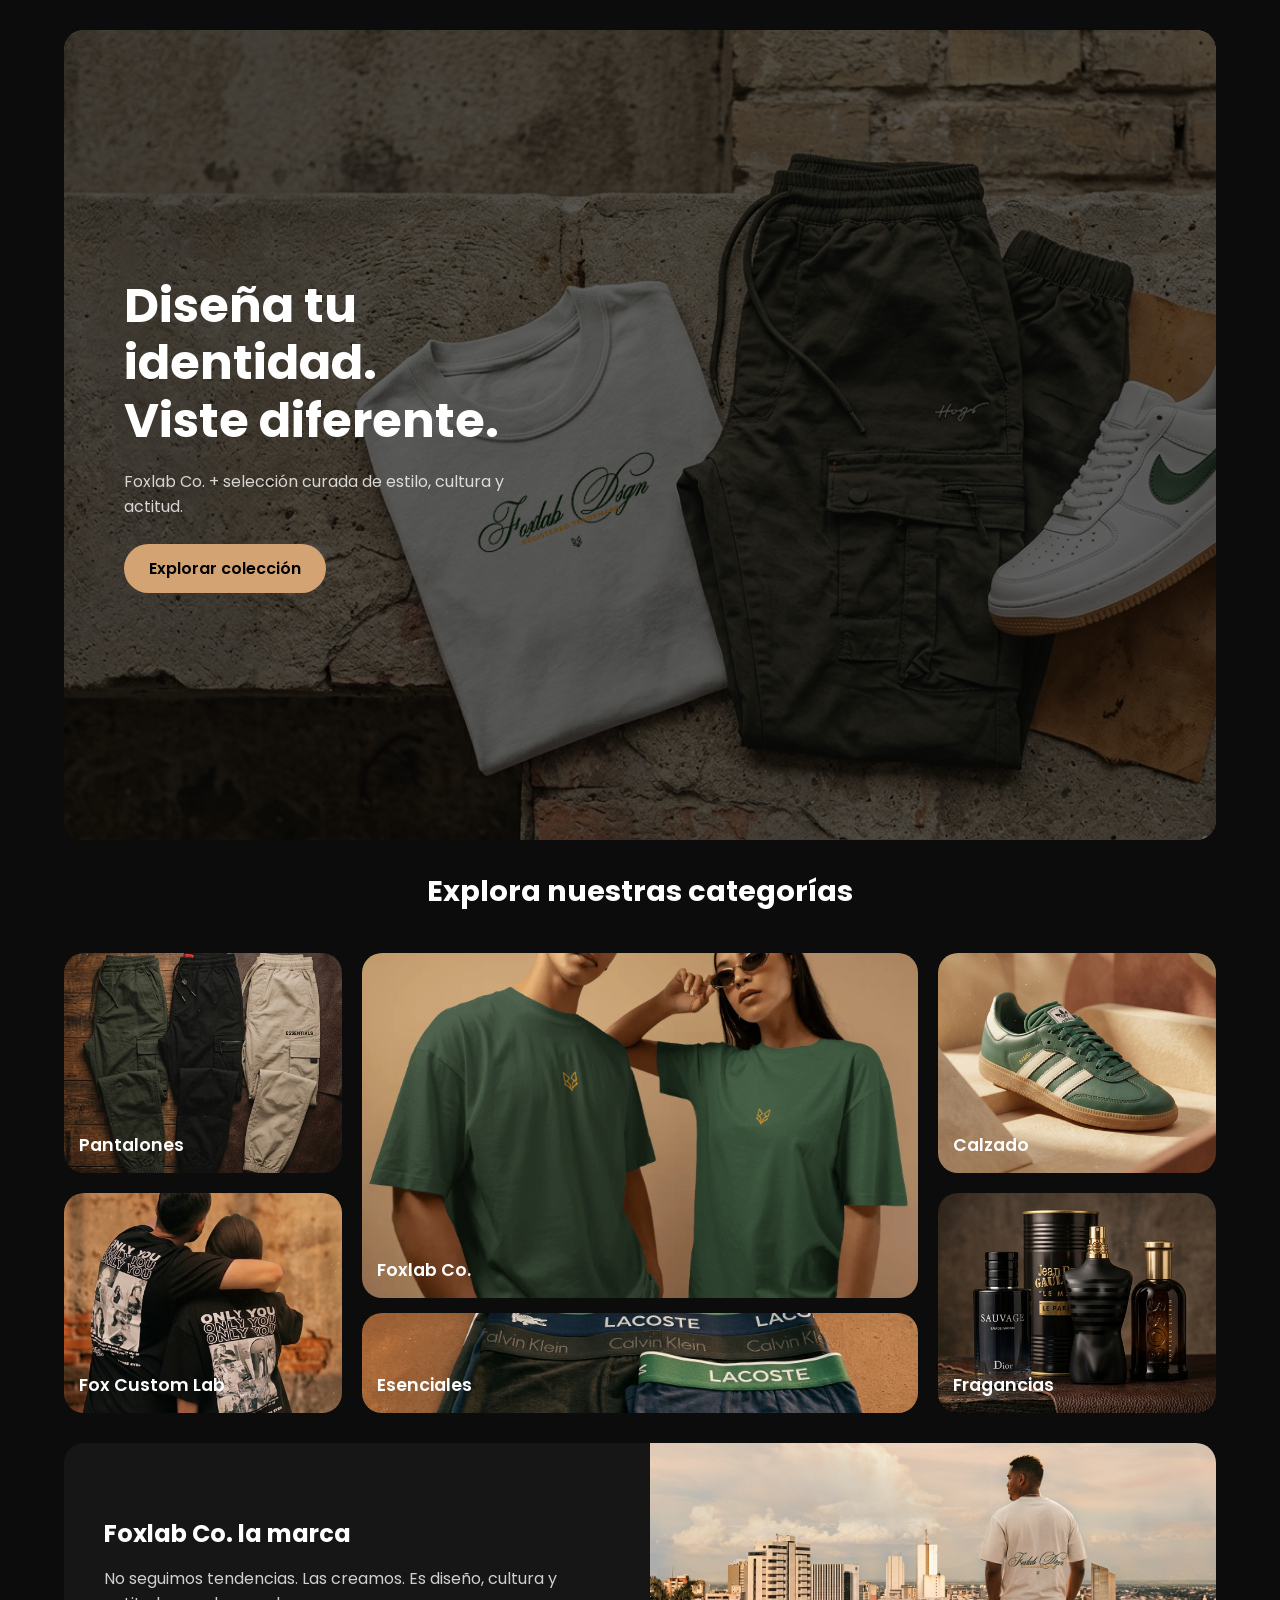
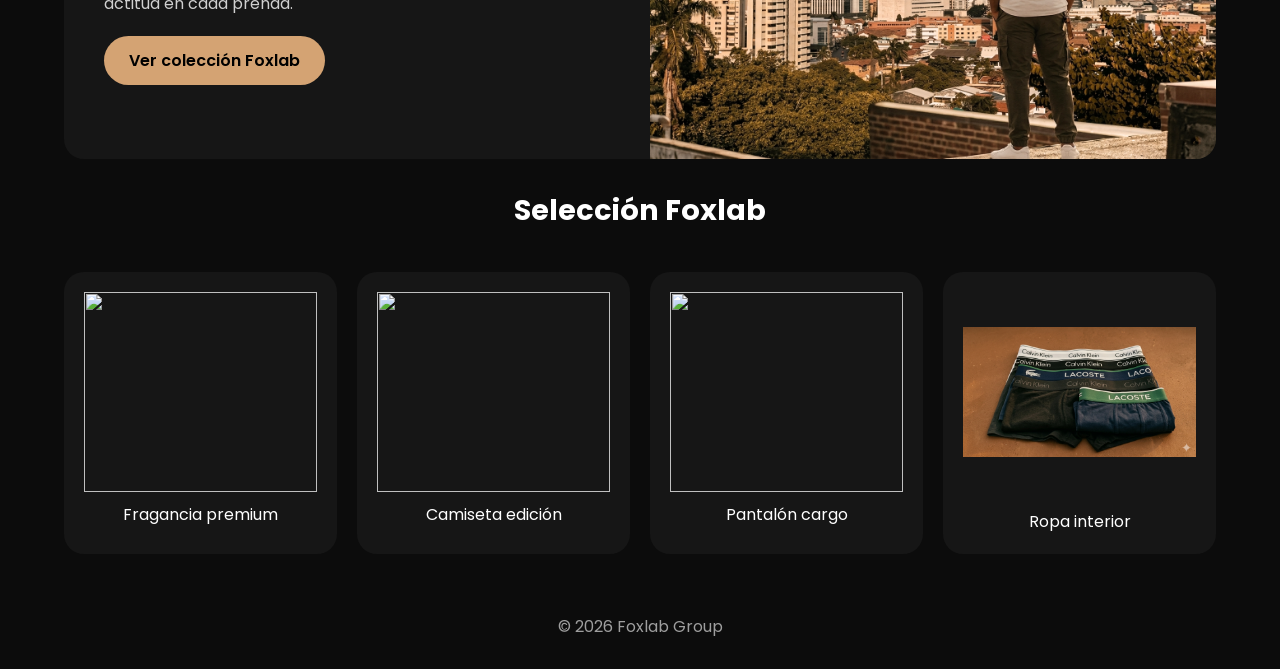
==== index.html @ 6f4c4221 "Conectados catalogos" ====
<!DOCTYPE html>
<html lang="es">
<head>
  <meta charset="UTF-8">
  <title>Foxlab Group</title>
  <meta name="viewport" content="width=device-width, initial-scale=1.0">

  <!-- Google Fonts -->
  <link href="https://fonts.googleapis.com/css2?family=Poppins:wght@300;400;600;700&display=swap" rel="stylesheet">
  <link rel="stylesheet" href="home.css">
</head>

<body>

<div class="container">

  <!-- HERO -->
  <section class="hero">
    <div class="hero-content">
      <h1>Diseña tu identidad.<br>Viste diferente.</h1>
      <p>Foxlab Co. + selección curada de estilo, cultura y actitud.</p>
      <a href="#" class="btn">Explorar colección</a>
    </div>
  </section>

  <!-- CATEGORÍAS -->
  <section>
    <h2 class="section-title">Explora nuestras categorías</h2>

    <div class="categories-grid">

      <a href="catalogo.html?categoria=fox" class="card big">
        <img src="assets/foxlab.png">
        <span>Foxlab Co.</span>
      </a>

      <div class="card small">
        <img src="assets/tshirt.png">
        <span>Fox Custom Lab</span>
      </div>

      <div class="card small">
        <img src="assets/pants.png">
        <span>Pantalones</span>
      </div>

      <a href="calzado.html" class="card small">
        <img src="assets/shoes.png">
        <span>Calzado</span>
      </a>

      <div class="card small">
        <img src="assets/scent.png">
        <span>Fragancias</span>
      </div>

      <div class="card horizontal">
        <img src="assets/underwear.png">
        <span>Esenciales</span>
      </div>

    </div>
  </section>

  <!-- BLOQUE MARCA -->
  <section class="brand">
    <div class="brand-text">
      <h2>Foxlab Co. la marca</h2>
      <p>No seguimos tendencias. Las creamos. Es diseño, cultura y actitud en cada prenda.</p>
      <a href="#" class="btn">Ver colección Foxlab</a>
    </div>
    <img src="assets/model.png">
  </section>

  <!-- PRODUCTOS -->
  <section>
    <h2 class="section-title">Selección Foxlab</h2>

    <div class="grid products">

      <div class="product">
        <img src="assets/">
        <p>Fragancia premium</p>
      </div>

      <div class="product">
        <img src="assets/shirt2.png">
        <p>Camiseta edición</p>
      </div>

      <div class="product">
        <img src="assets/pants2.png">
        <p>Pantalón cargo</p>
      </div>

      <div class="product">
        <img src="assets/underwear.png">
        <p>Ropa interior</p>
      </div>

    </div>
  </section>

</div>

<footer>
  © 2026 Foxlab Group
</footer>

</body>
</html>
---- home.css ----
:root {
      --bg: #0c0c0c;
      --card: #161616;
      --text: #ffffff;
      --accent: #d4a373;
      --radius: 20px;
    }

    * {
      margin: 0;
      padding: 0;
      box-sizing: border-box;
      font-family: 'Poppins', sans-serif;
    }

    body {
      background: var(--bg);
      color: var(--text);
    }

    .container {
      width: 90%;
      max-width: 1200px;
      margin: auto;
    }

    h1,
    h2,
    h3 {
      font-weight: 700;
    }

    section {
      margin: 30px 0;
    }

    /* HERO */

    .hero {
      height: 90vh;
      background: url('assets/hero.png') center/cover no-repeat;
      display: flex;
      align-items: center;
      border-radius: var(--radius);
      overflow: hidden;
      position: relative;
    }

    .hero::after {
      content: '';
      position: absolute;
      inset: 0;
      background: rgba(0, 0, 0, 0.6);
    }

    .hero-content {
      position: relative;
      z-index: 2;
      padding: 60px;
      max-width: 500px;
    }

    .hero h1 {
      font-size: 3rem;
      line-height: 1.2;
      margin-bottom: 20px;
    }

    .hero p {
      margin-bottom: 25px;
      opacity: 0.8;
    }

    .btn {
      background: var(--accent);
      color: #000;
      padding: 12px 25px;
      border-radius: 30px;
      text-decoration: none;
      font-weight: 600;
      display: inline-block;
      transition: .3s;
    }

    .btn:hover {
      opacity: 0.8;
    }

    /* CATEGORÍAS */

    .grid {
      display: grid;
      gap: 20px;
    }

    .categories {
      grid-template-columns: repeat(auto-fit, minmax(200px, 1fr));
    }

    .card {
      background: var(--card);
      border-radius: var(--radius);
      overflow: hidden;
      position: relative;
      cursor: pointer;
    }

    .card img {
      width: 100%;
      height: 100%;
      object-fit: cover;
      transition: .4s;
    }

    .card:hover img {
      transform: scale(1.05);
    }

    .card span {
      position: absolute;
      bottom: 15px;
      left: 15px;
      font-weight: 600;
      font-size: 1.1rem;
    }

    .section-title {
      text-align: center;
      margin-bottom: 40px;
      font-size: 1.8rem;
    }

    /* BLOQUE MARCA */

    .brand {
      display: grid;
      grid-template-columns: 1fr 1fr;
      gap: 20px;
      align-items: center;
      background: var(--card);
      border-radius: var(--radius);
      overflow: hidden;
    }

    .brand-text {
      padding: 40px;
    }

    .brand-text h2 {
      margin-bottom: 15px;
    }

    .brand-text p {
      margin-bottom: 20px;
      opacity: 0.8;
    }

    .brand img {
      width: 100%;
      height: 100%;
      object-fit: cover;
    }

    /* PRODUCTOS */

    .products {
      grid-template-columns: repeat(auto-fit, minmax(250px, 1fr));
    }

    .product {
      background: var(--card);
      border-radius: var(--radius);
      padding: 20px;
      text-align: center;
    }

    .product img {
      width: 100%;
      height: 200px;
      object-fit: contain;
      margin-bottom: 10px;
    }

    footer {
      text-align: center;
      padding: 30px;
      opacity: 0.6;
    }

    /* RESPONSIVE */

    @media(max-width:768px) {
      .hero h1 {
        font-size: 2rem;
      }

      .brand {
        grid-template-columns: 1fr;
      }
    }


    /* ============================= */
    /* Grid */
    /* ============================= */
    .categories-section {
      margin: 80px 0;
    }

    .section-title {
      text-align: center;
      margin-bottom: 40px;
      font-size: 1.8rem;
    }

    /* GRID PERSONALIZADO */
    .categories-grid {
      display: grid;
      grid-template-columns: 1fr 2fr 1fr;
      grid-template-rows: 220px 220px;
      gap: 20px;
    }

    /* IZQUIERDA */
    .categories-grid .small:nth-child(1) {
      grid-column: 1;
      grid-row: 1;
    }

    .categories-grid .small:nth-child(2) {
      grid-column: 1;
      grid-row: 2;
    }

    /* CENTRO GRANDE */
    .categories-grid .big {
      grid-column: 2;
      grid-row: 1;
      height: 345px;
    }

    /* CENTRO ABAJO (horizontal tipo banner) */
    .categories-grid .horizontal {
      grid-column: 2;
      grid-row: 2;
      height: 100px;
      align-self: end;
    }

    /* DERECHA */
    .categories-grid .small:nth-child(4) {
      grid-column: 3;
      grid-row: 1;
    }

    .categories-grid .small:nth-child(5) {
      grid-column: 3;
      grid-row: 2;
    }

    /* CARDS */

    .categories-grid .card {
      transition: all .4s ease;
    }

    .categories-grid .card:hover {
      transform: scale(1.02);
    }

    .card {
      position: relative;
      border-radius: 20px;
      overflow: hidden;
      background: #161616;
      cursor: pointer;
      text-decoration: none;
      color: inherit;
      display: block;
    }

    .card img {
      width: 100%;
      height: 100%;
      object-fit: cover;
      transition: .4s;
    }

    .card:hover img {
      transform: scale(1.05);
    }

    .card span {
      position: absolute;
      bottom: 15px;
      left: 15px;
      color: #fff;
      font-weight: 600;
    }

    /* CTA CENTRAL */
    .cta-center {
      display: flex;
      align-items: center;
      justify-content: center;
      background: #161616;
      border-radius: 20px;
    }

    .btn {
      background: #d4a373;
      color: #000;
      padding: 12px 25px;
      border-radius: 30px;
      text-decoration: none;
      font-weight: 600;
      transition: .3s;
    }

    .btn:hover {
      opacity: 0.8;
    }

    /*Responsive*/

    @media(max-width:768px) {
      .categories-grid {
        grid-template-columns: 1fr;
        grid-template-rows: auto;
      }

      .categories-grid>* {
        grid-column: auto !important;
        grid-row: auto !important;
      }
    }
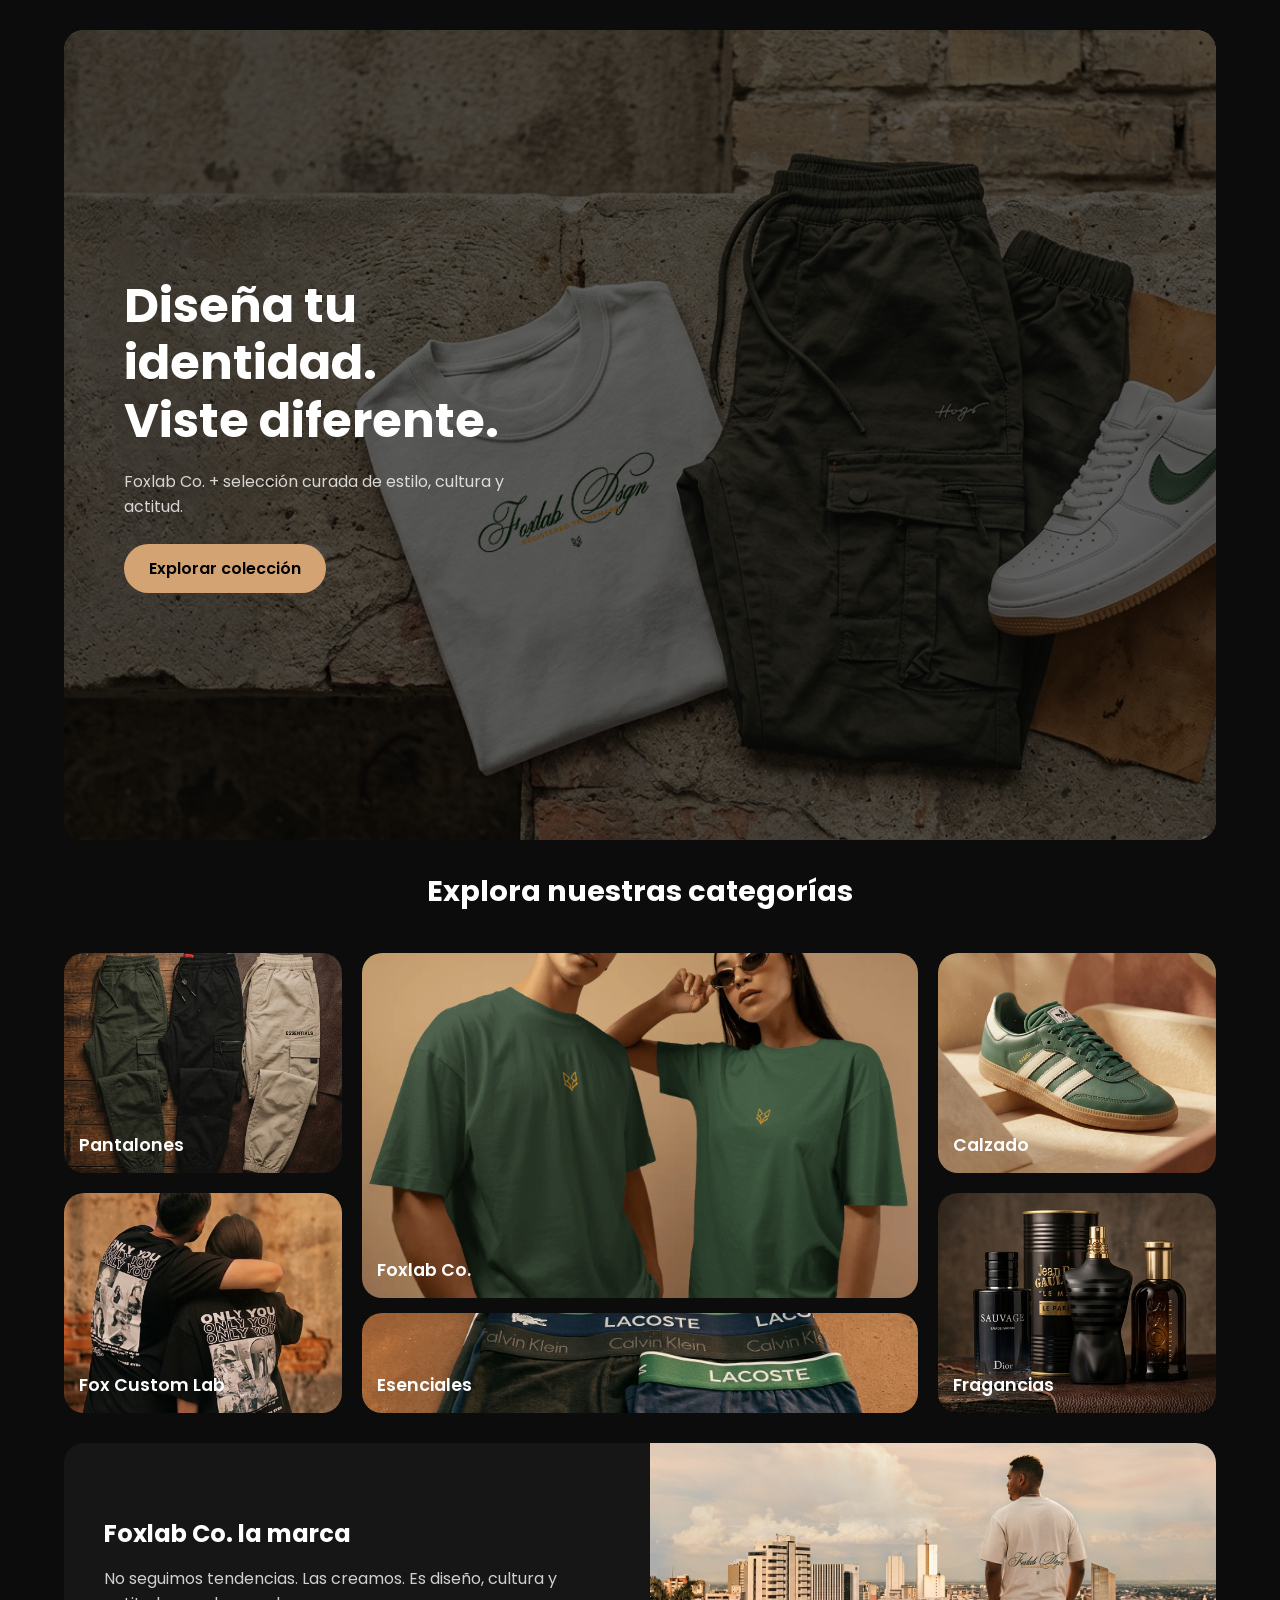
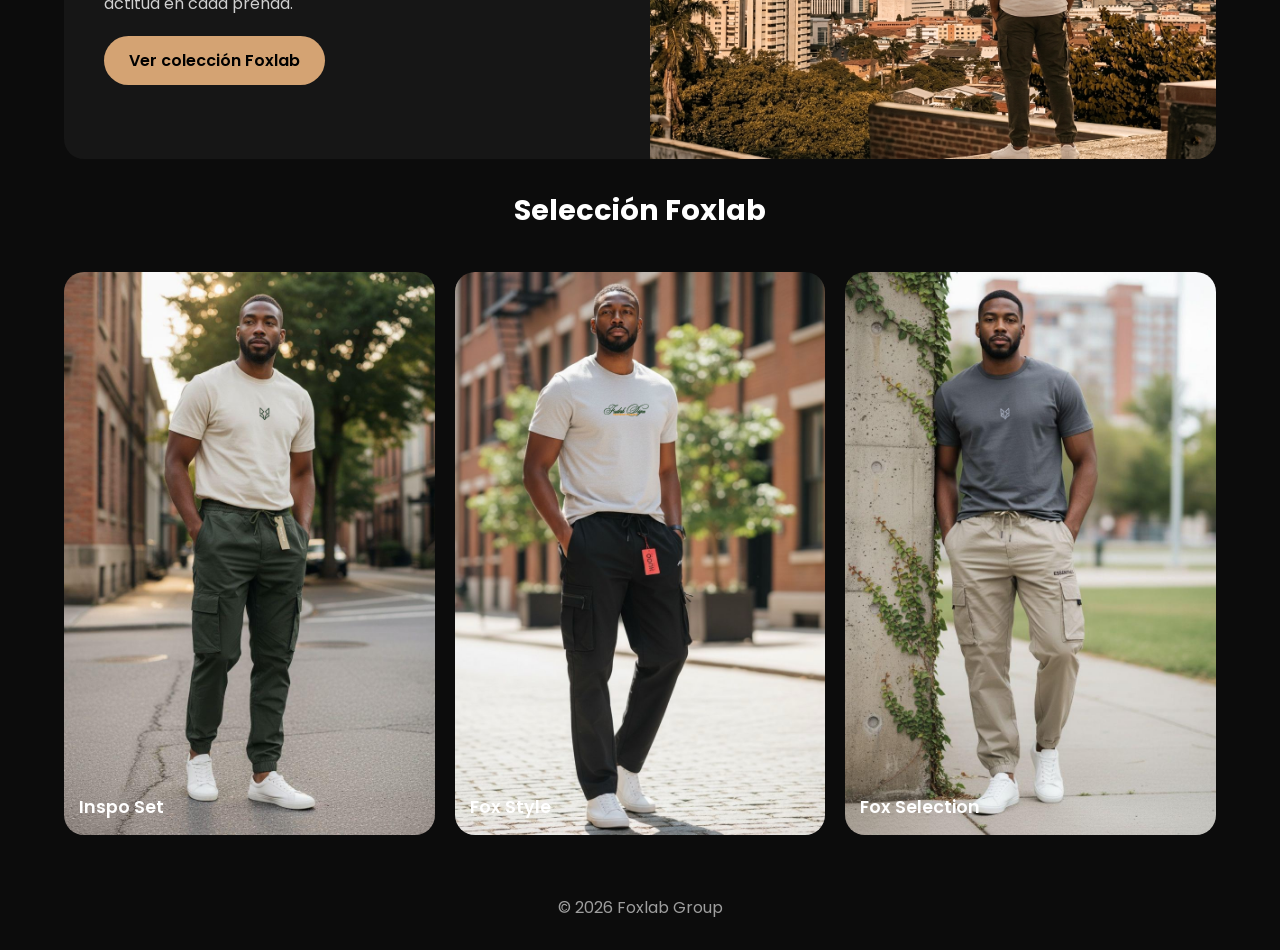
==== commit 0aad77ab: "Collections V1" ====
--- a/index.html
+++ b/index.html
@@ -78,26 +78,19 @@
 
     <div class="grid products">
 
-      <div class="product">
-        <img src="assets/">
-        <p>Fragancia premium</p>
+      <div class="card small">
+        <img src="assets/set1.png">
+        <span>Inspo Set</span>
       </div>
 
-      <div class="product">
-        <img src="assets/shirt2.png">
-        <p>Camiseta edición</p>
+      <div class=card small>
+        <img src="assets/set2.png">
+        <span>Fox Style</span>
       </div>
-
-      <div class="product">
-        <img src="assets/pants2.png">
-        <p>Pantalón cargo</p>
+      <div class=card small>
+        <img src="assets/set3.png">
+        <span>Fox Selection</span>
       </div>
-
-      <div class="product">
-        <img src="assets/underwear.png">
-        <p>Ropa interior</p>
-      </div>
-
     </div>
   </section>
 
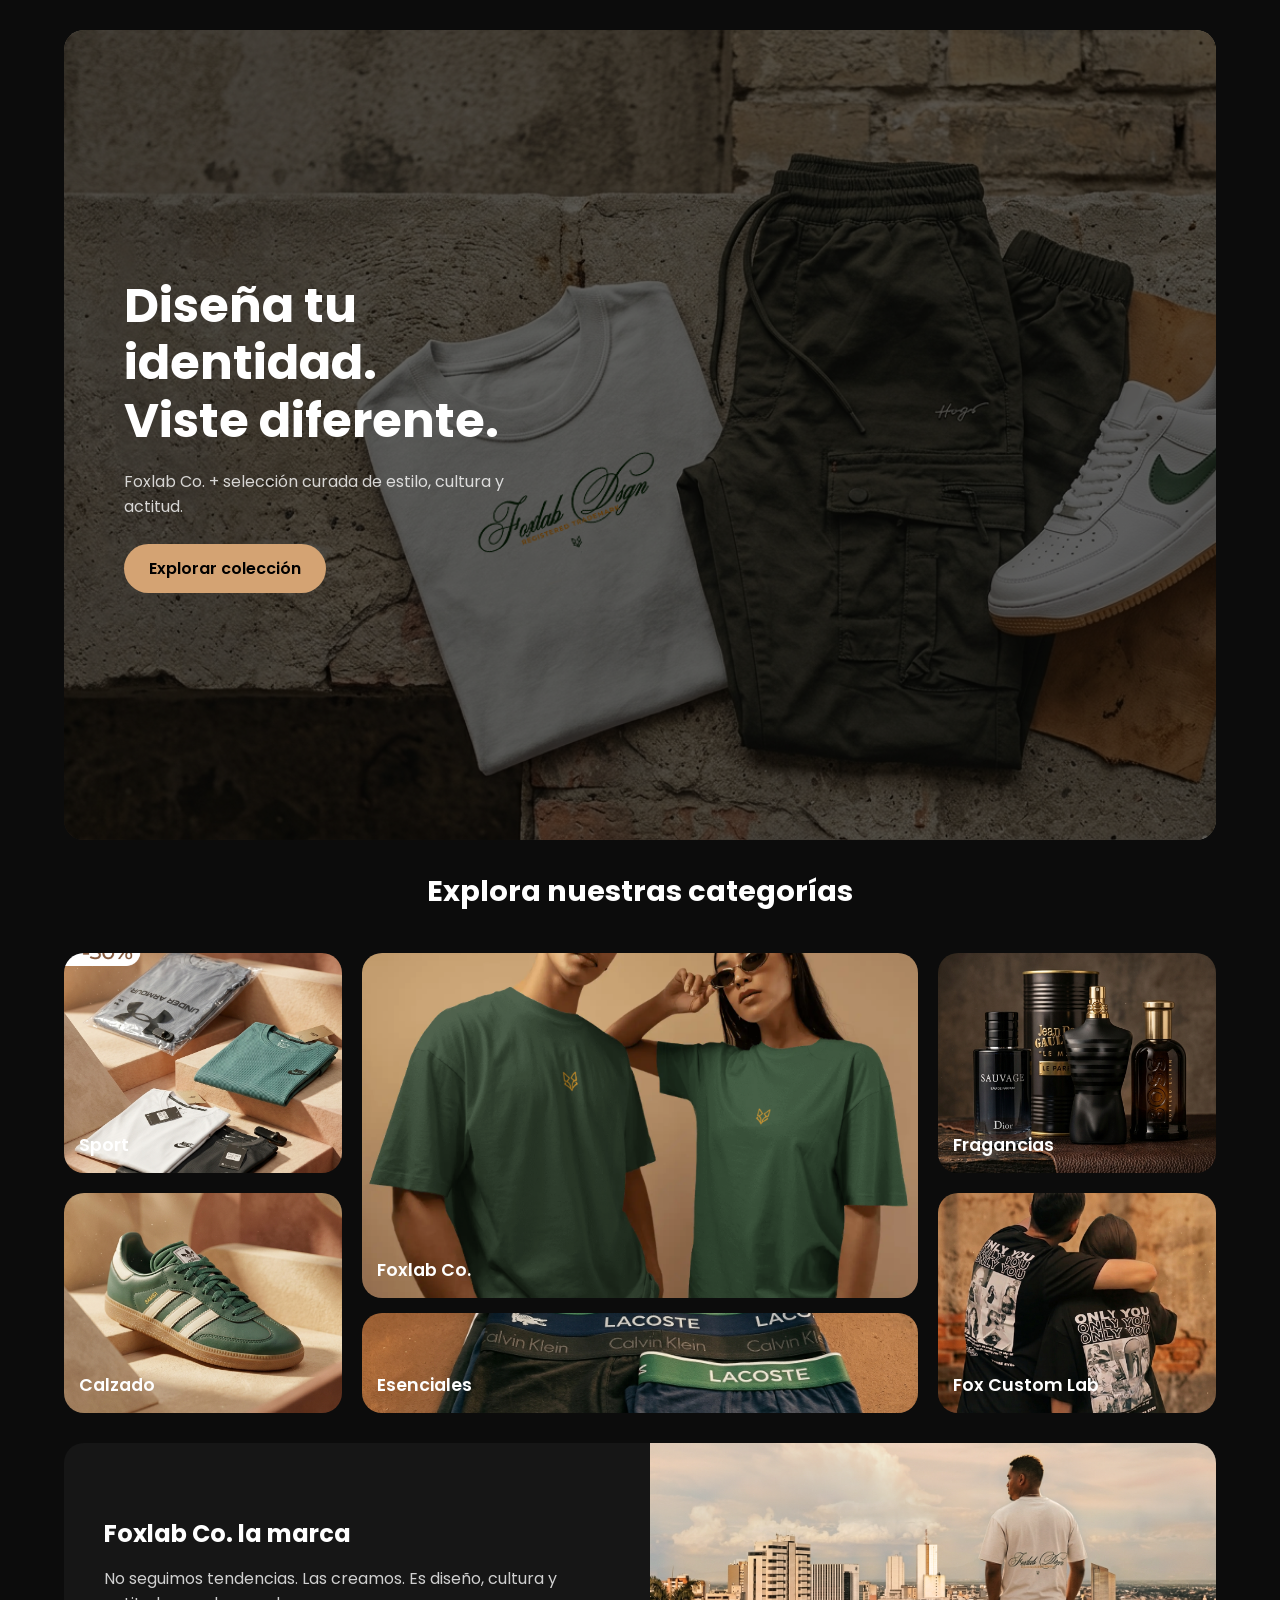
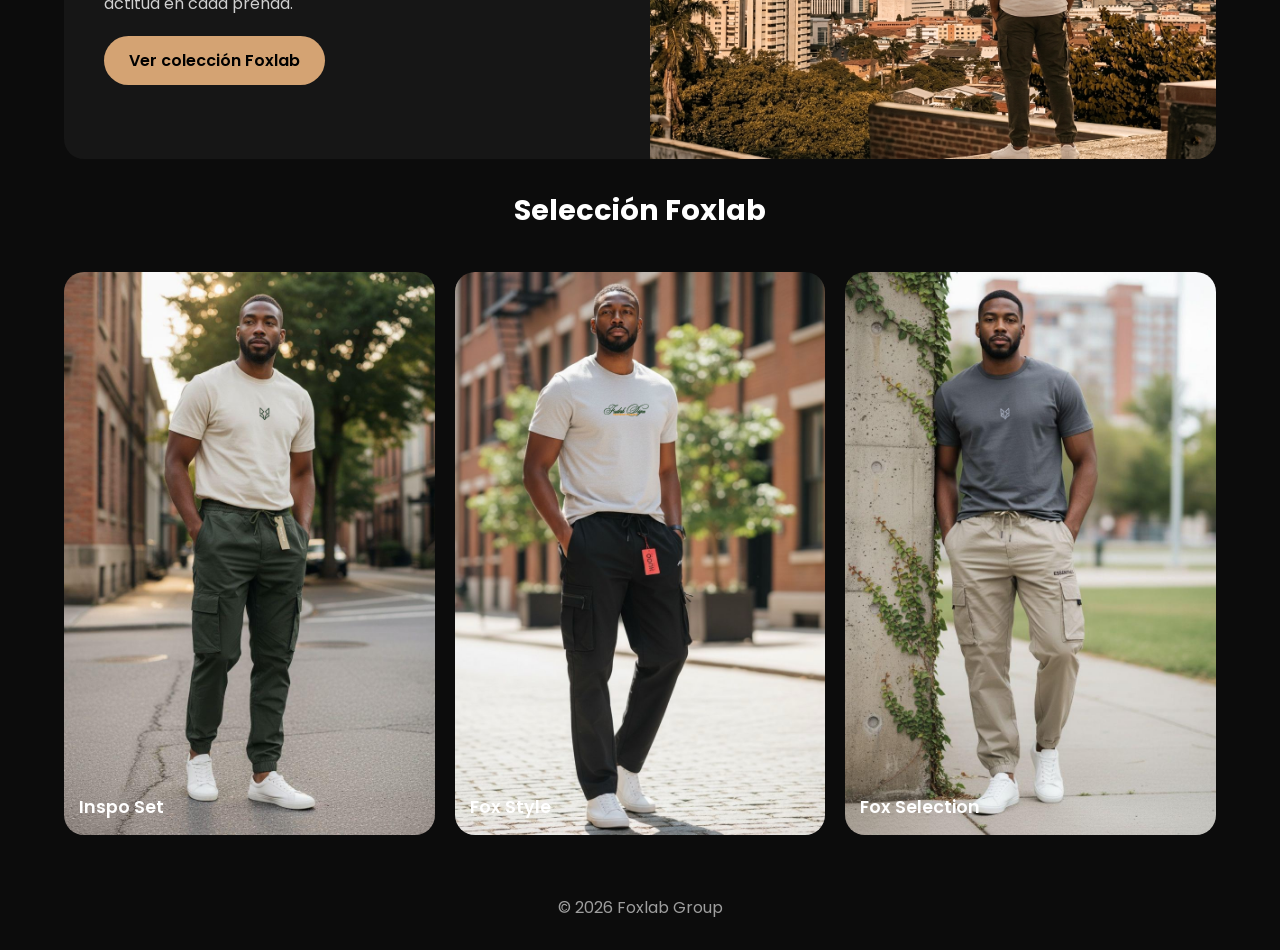
==== commit 6fea3051: "Collections Estable" ====
--- a/index.html
+++ b/index.html
@@ -33,20 +33,15 @@
         <img src="assets/foxlab.png">
         <span>Foxlab Co.</span>
       </a>
-
-      <div class="card small">
-        <img src="assets/tshirt.png">
-        <span>Fox Custom Lab</span>
-      </div>
-
-      <div class="card small">
-        <img src="assets/pants.png">
-        <span>Pantalones</span>
-      </div>
-
+      
       <a href="calzado.html" class="card small">
         <img src="assets/shoes.png">
         <span>Calzado</span>
+      </a>
+
+      <a href="sport.html" class="card small">
+        <img src="assets/sport.png">
+        <span>Sport</span>
       </a>
 
       <div class="card small">
@@ -57,6 +52,11 @@
       <div class="card horizontal">
         <img src="assets/underwear.png">
         <span>Esenciales</span>
+      </div>
+      
+      <div class="card small">
+        <img src="assets/tshirt.png">
+        <span>Fox Custom Lab</span>
       </div>
 
     </div>
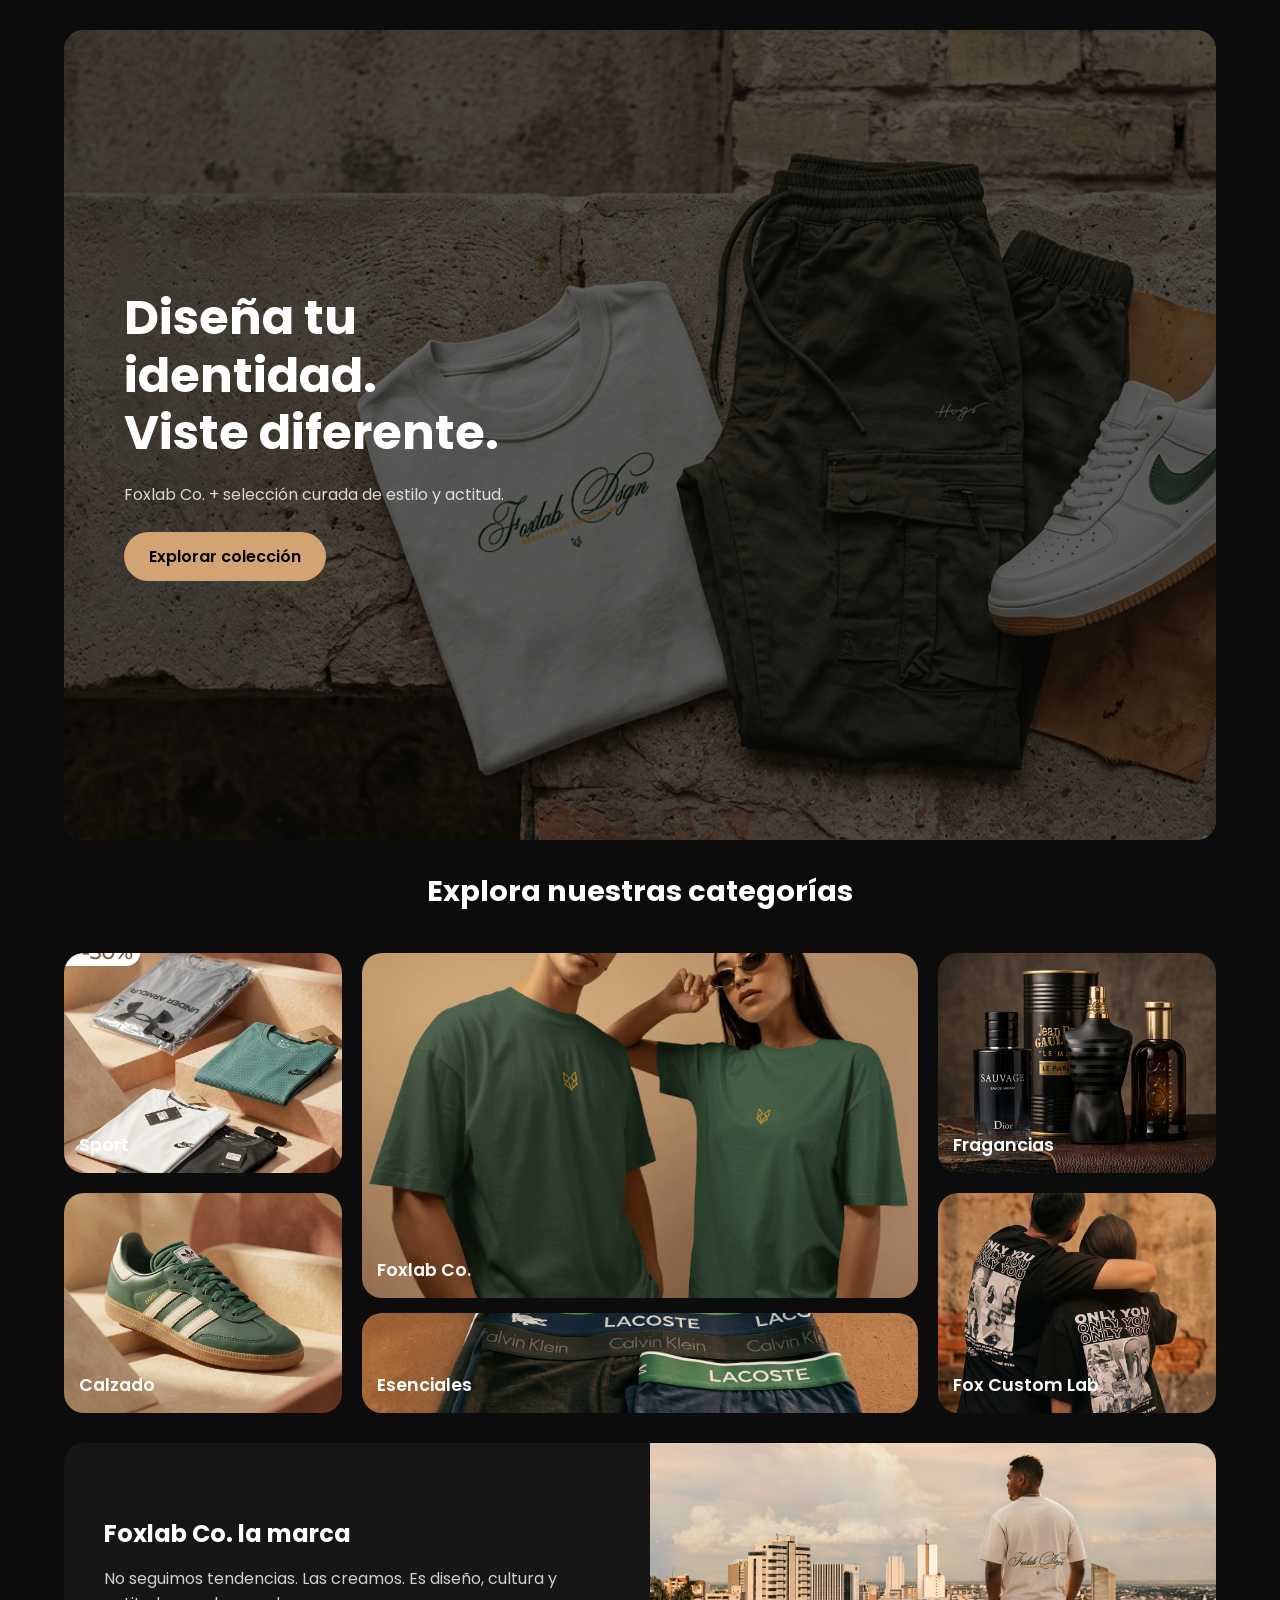
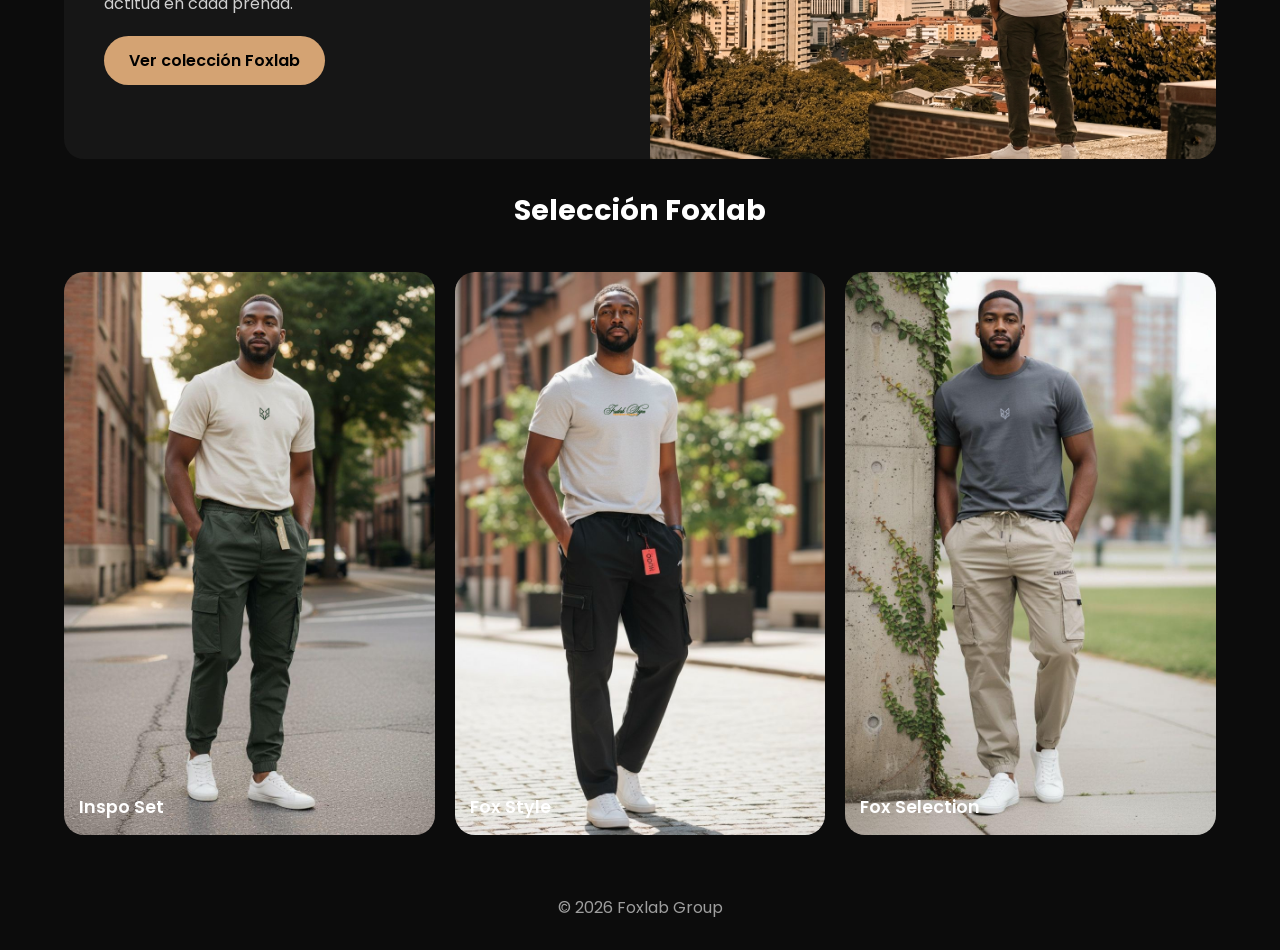
==== commit 136e0443: "Collections Fixed" ====
--- a/index.html
+++ b/index.html
@@ -18,7 +18,7 @@
   <section class="hero">
     <div class="hero-content">
       <h1>Diseña tu identidad.<br>Viste diferente.</h1>
-      <p>Foxlab Co. + selección curada de estilo, cultura y actitud.</p>
+      <p>Foxlab Co. + selección curada de estilo y actitud.</p>
       <a href="#" class="btn">Explorar colección</a>
     </div>
   </section>
@@ -67,7 +67,7 @@
     <div class="brand-text">
       <h2>Foxlab Co. la marca</h2>
       <p>No seguimos tendencias. Las creamos. Es diseño, cultura y actitud en cada prenda.</p>
-      <a href="#" class="btn">Ver colección Foxlab</a>
+      <a href="catalogo.html" class="btn">Ver colección Foxlab</a>
     </div>
     <img src="assets/model.png">
   </section>
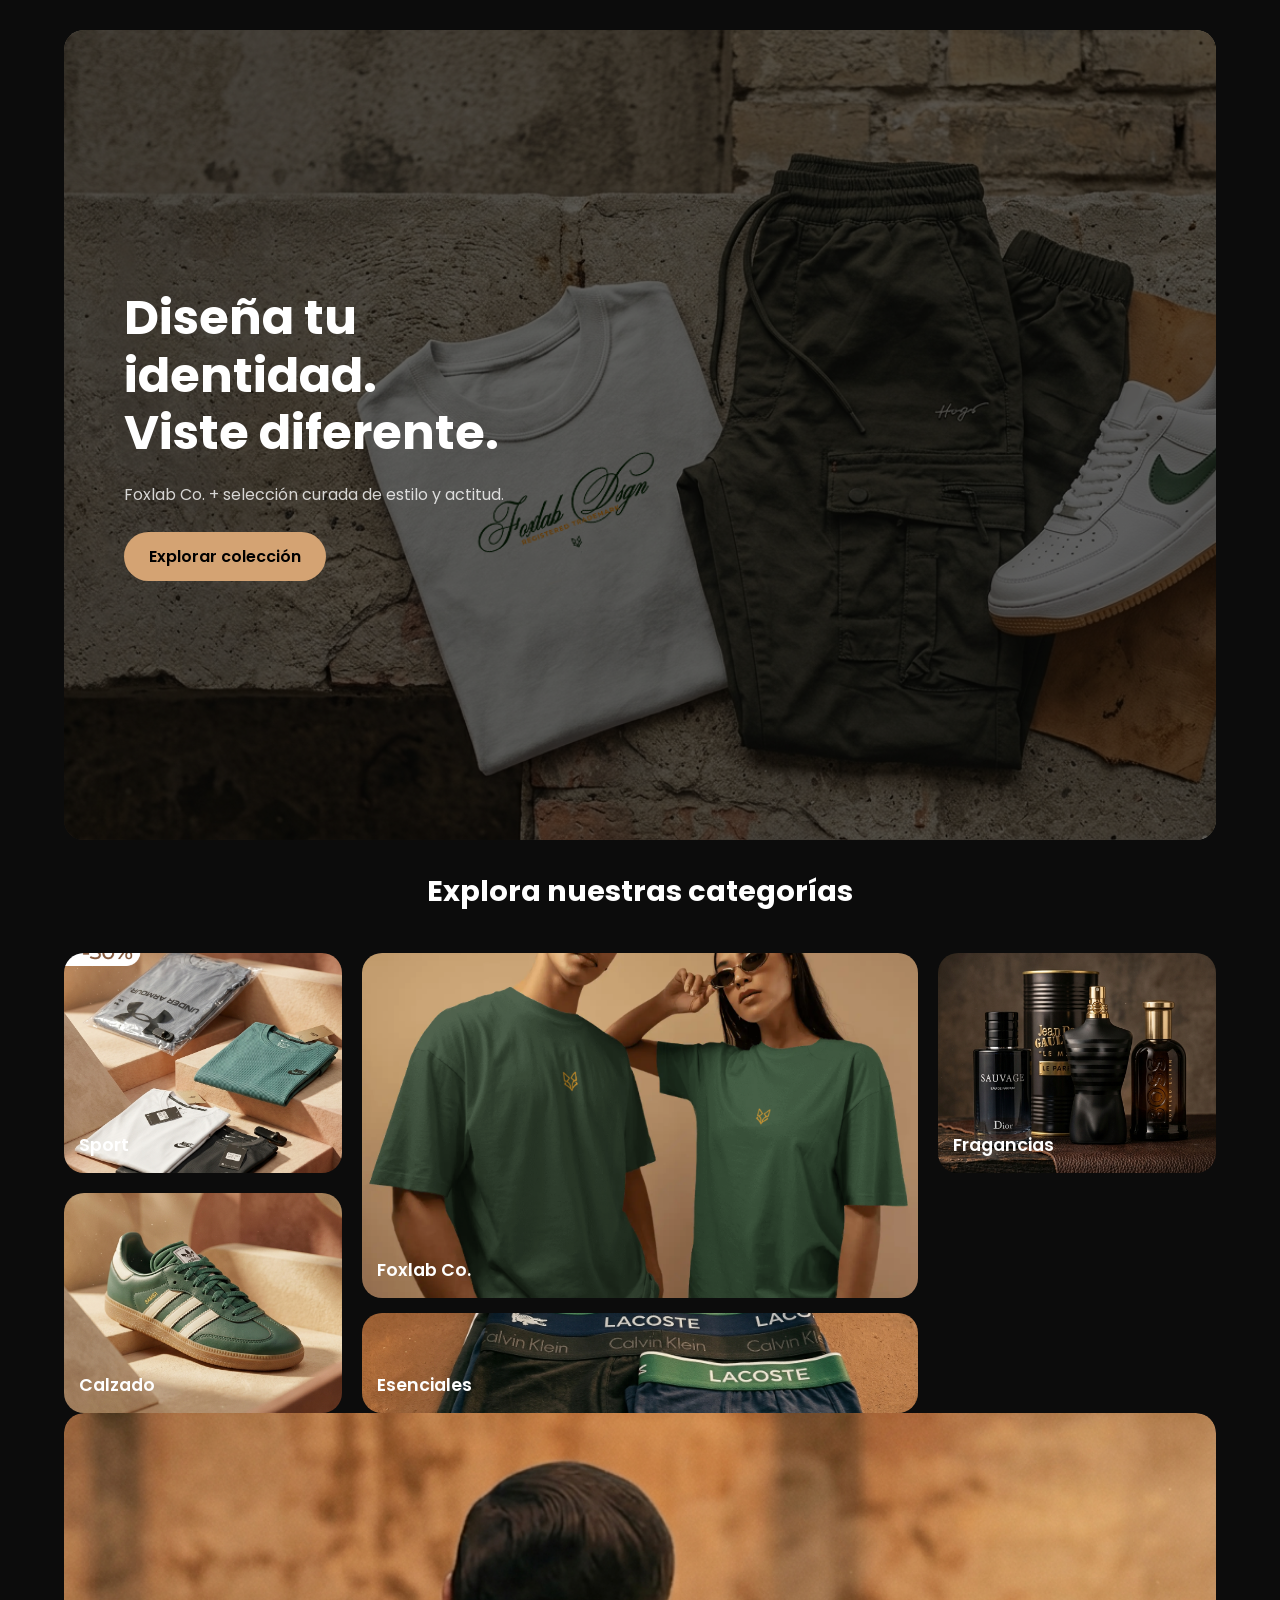
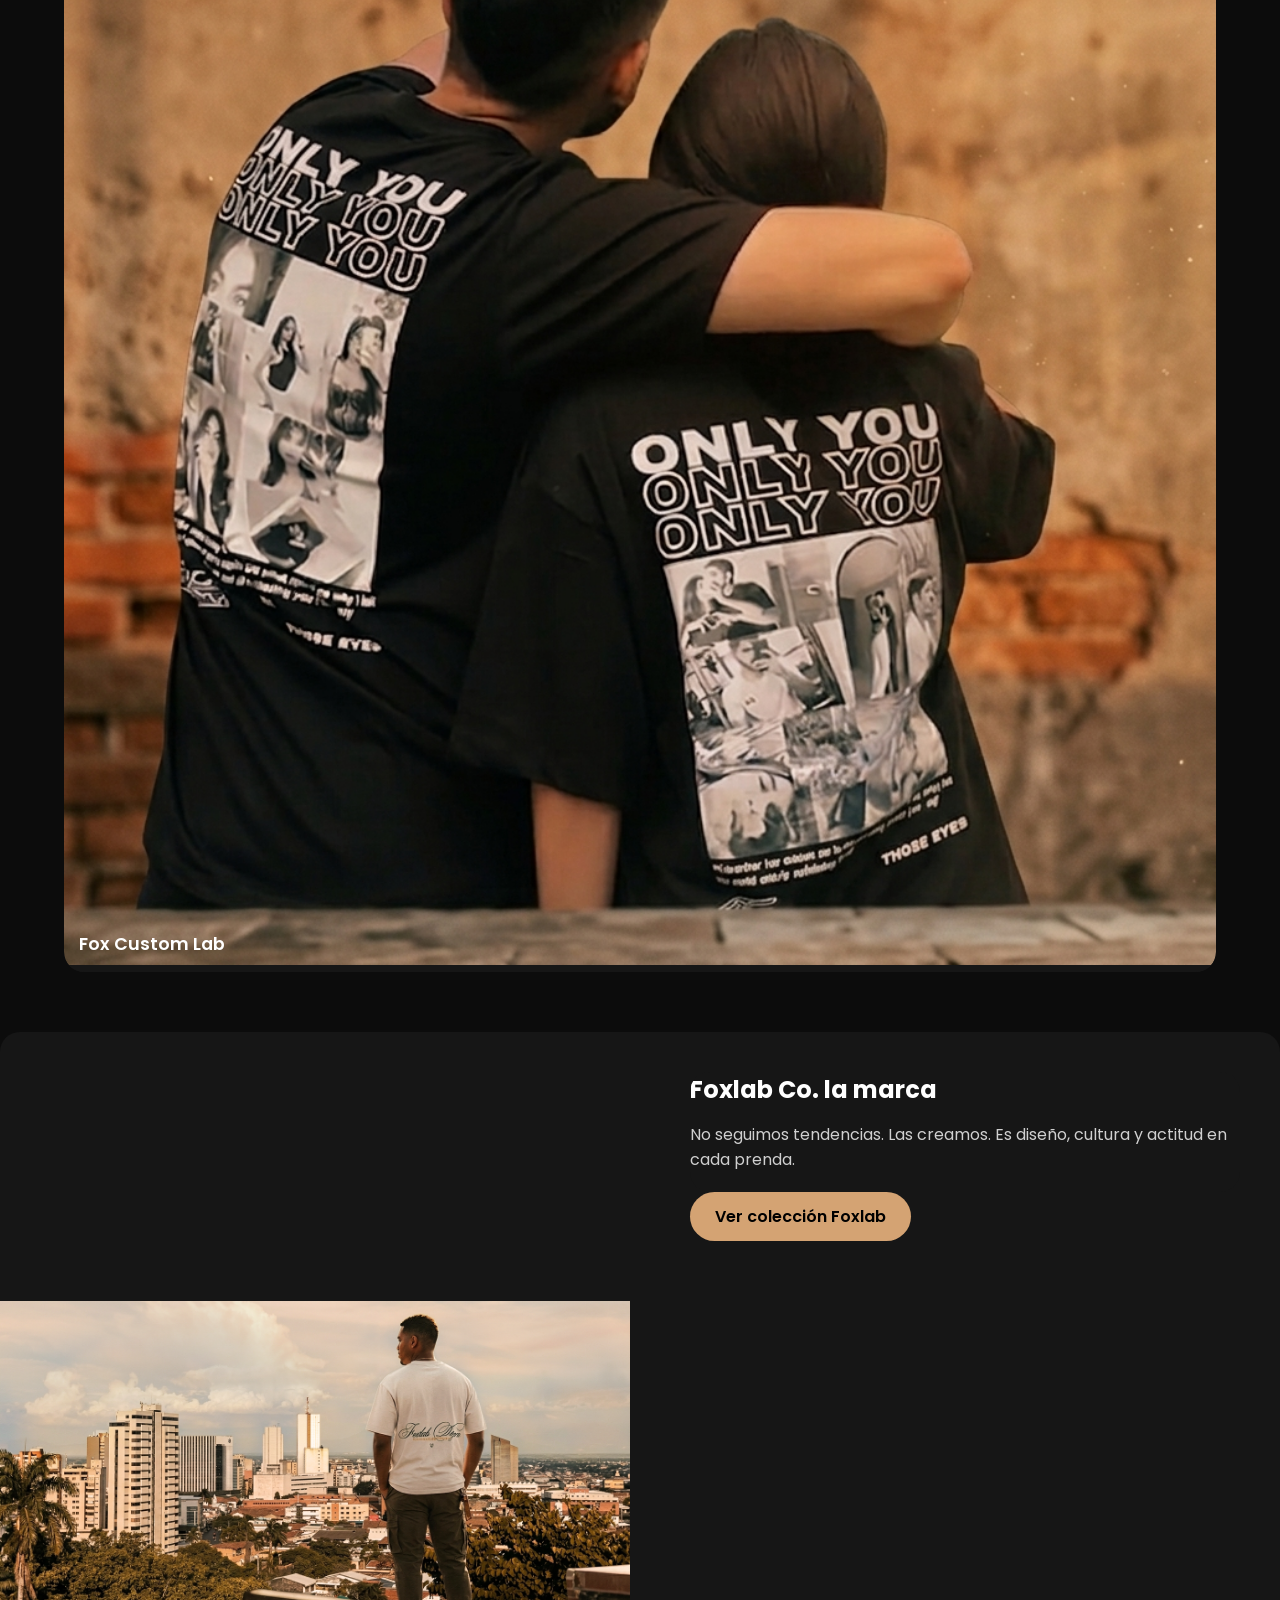
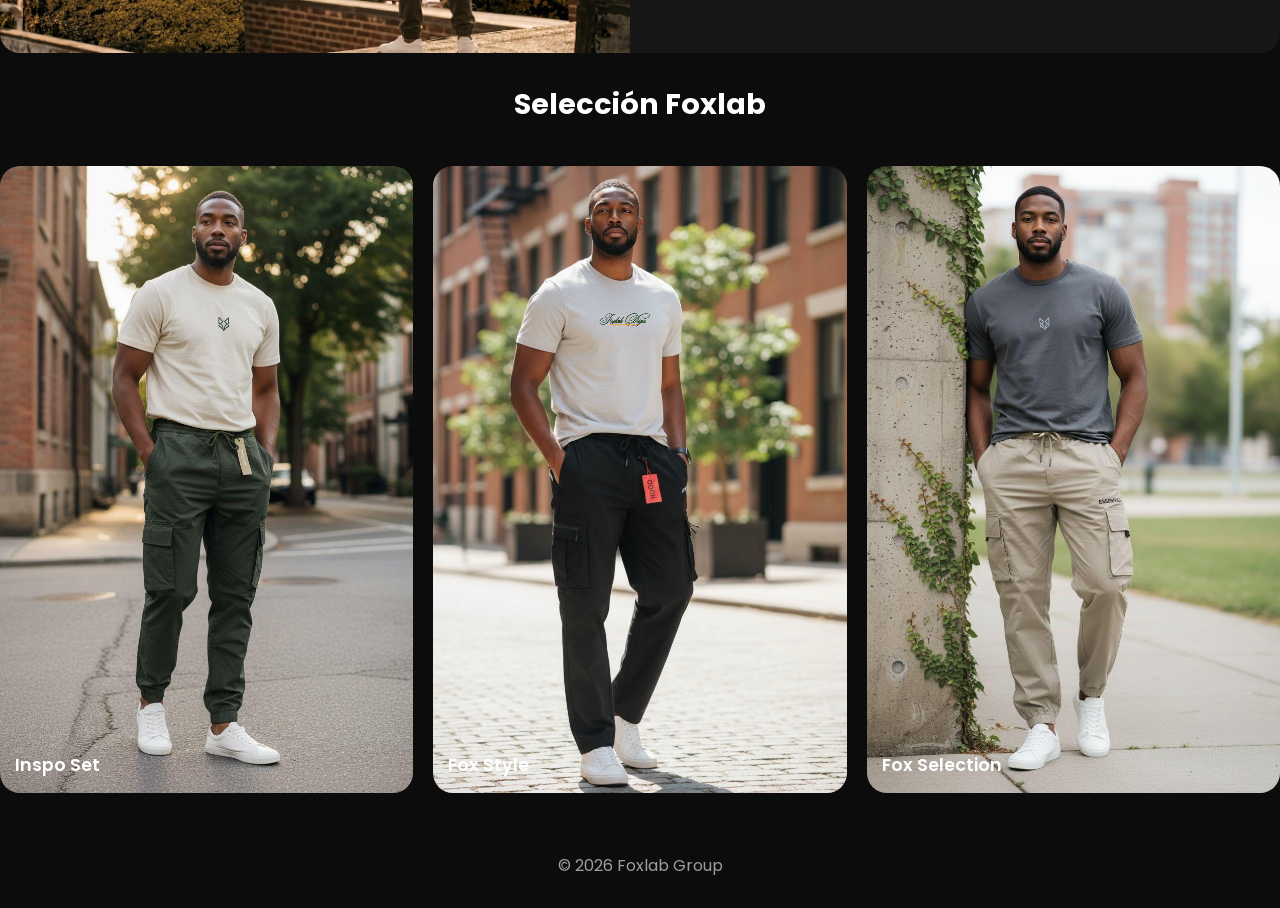
==== commit c49084dd: "Collections v2" ====
--- a/index.html
+++ b/index.html
@@ -44,12 +44,12 @@
         <span>Sport</span>
       </a>
 
-      <div class="card small">
+      <a href="fragancias.html" class="card small">
         <img src="assets/scent.png">
         <span>Fragancias</span>
-      </div>
+      </a>
 
-      <div class="card horizontal">
+      <a href="esentials.html" class="card horizontal">
         <img src="assets/underwear.png">
         <span>Esenciales</span>
       </div>
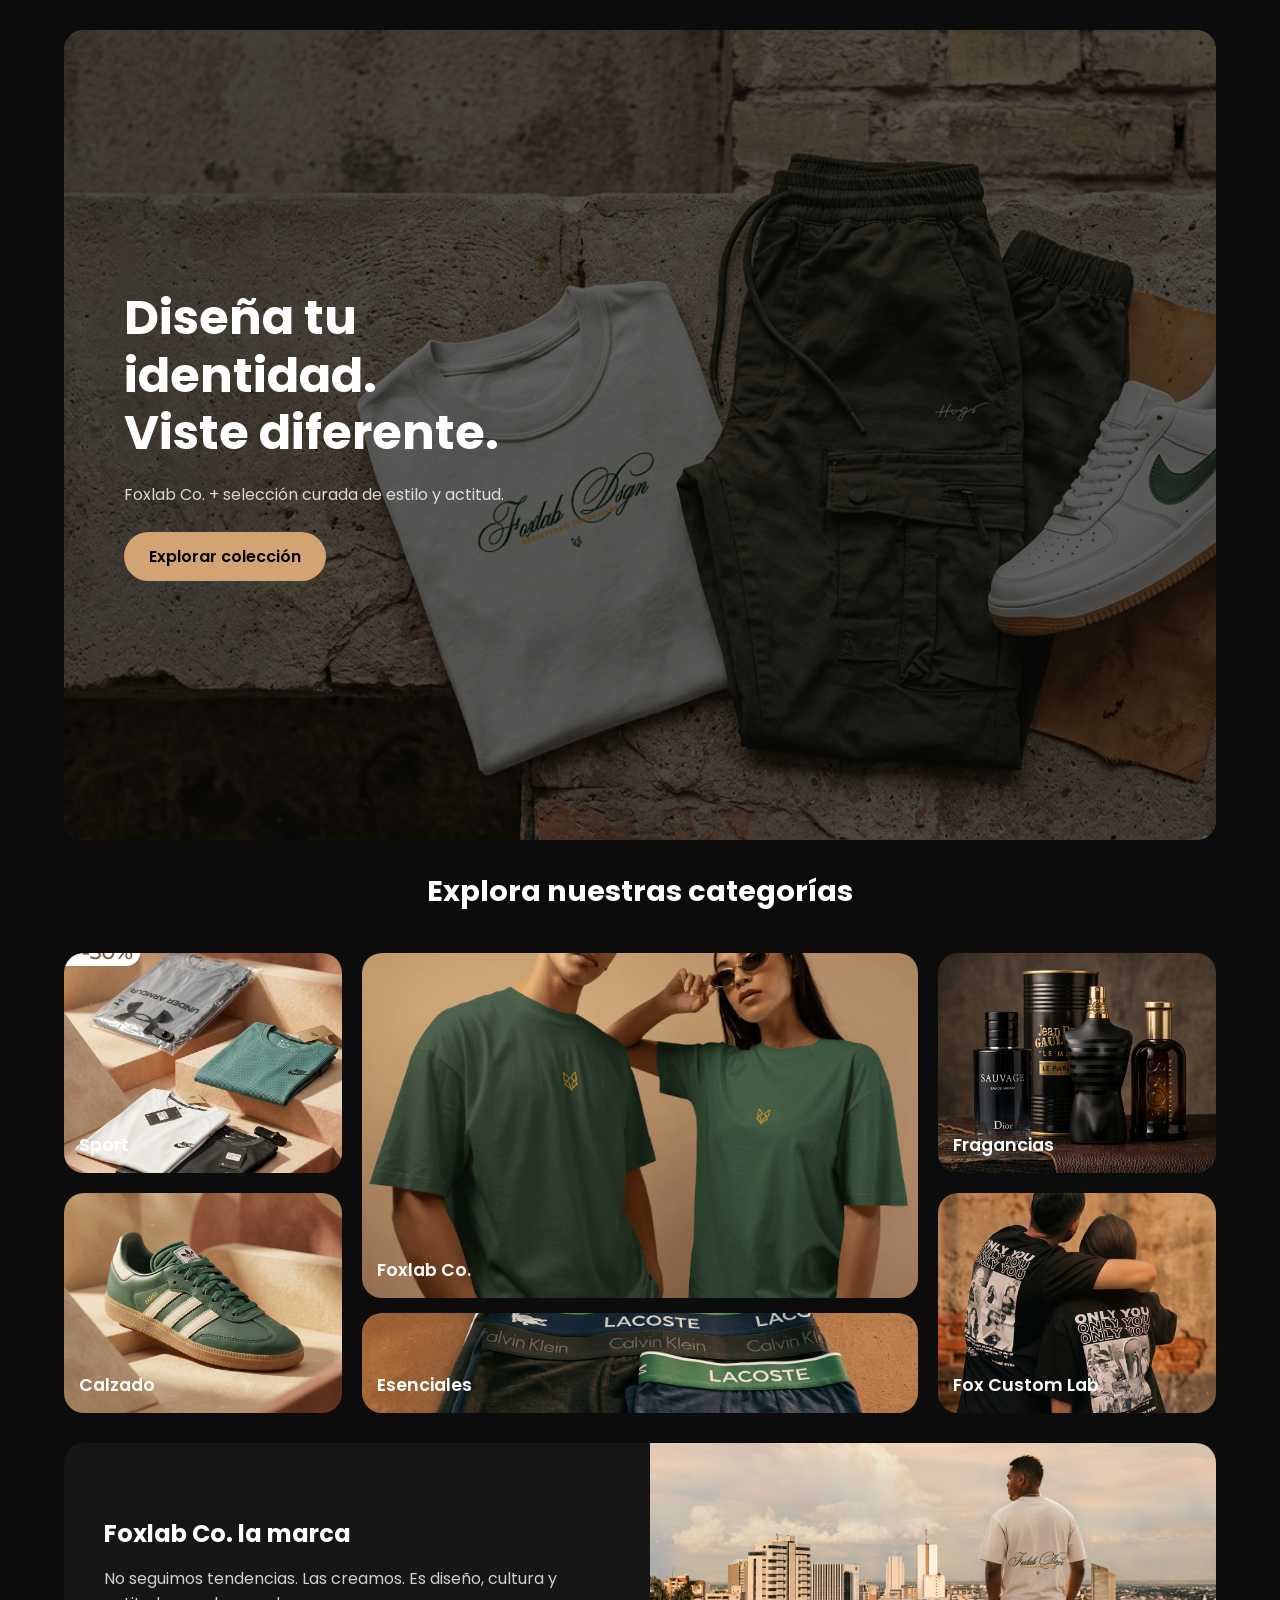
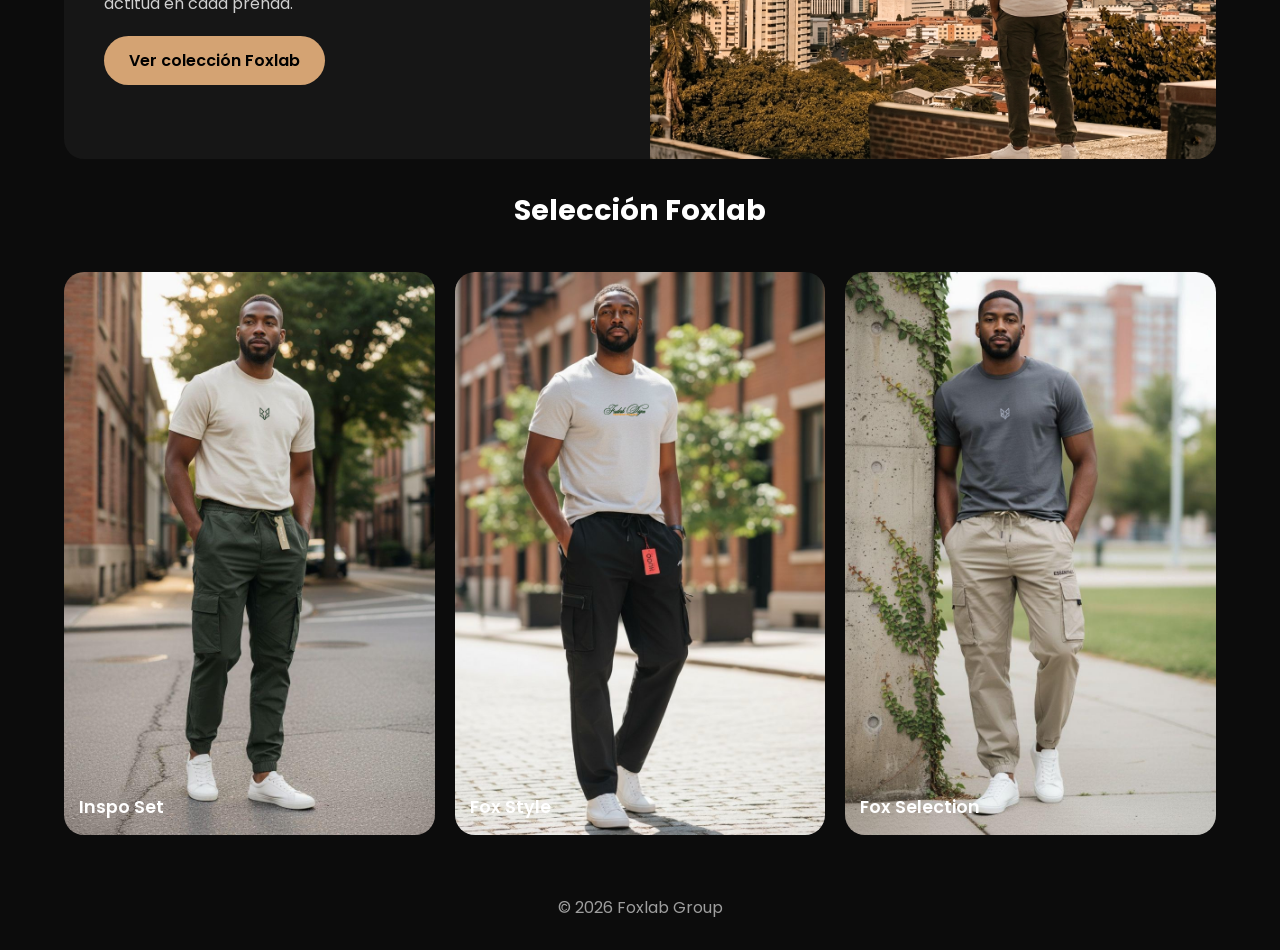
==== commit dc6c518b: "Custom v1" ====
--- a/index.html
+++ b/index.html
@@ -19,7 +19,7 @@
     <div class="hero-content">
       <h1>Diseña tu identidad.<br>Viste diferente.</h1>
       <p>Foxlab Co. + selección curada de estilo y actitud.</p>
-      <a href="#" class="btn">Explorar colección</a>
+      <a href="catalogo.html" class="btn">Explorar colección</a>
     </div>
   </section>
 
@@ -52,12 +52,12 @@
       <a href="esentials.html" class="card horizontal">
         <img src="assets/underwear.png">
         <span>Esenciales</span>
-      </div>
+      </a>
       
-      <div class="card small">
+      <a href="custom.html" class="card small">
         <img src="assets/tshirt.png">
         <span>Fox Custom Lab</span>
-      </div>
+      </a>
 
     </div>
   </section>
--- a/home.css
+++ b/home.css
@@ -103,6 +103,7 @@
       overflow: hidden;
       position: relative;
       cursor: pointer;
+      text-decoration: none;
     }
 
     .card img {
@@ -268,28 +269,6 @@
       transform: scale(1.02);
     }
 
-    .card {
-      position: relative;
-      border-radius: 20px;
-      overflow: hidden;
-      background: #161616;
-      cursor: pointer;
-      text-decoration: none;
-      color: inherit;
-      display: block;
-    }
-
-    .card img {
-      width: 100%;
-      height: 100%;
-      object-fit: cover;
-      transition: .4s;
-    }
-
-    .card:hover img {
-      transform: scale(1.05);
-    }
-
     .card span {
       position: absolute;
       bottom: 15px;
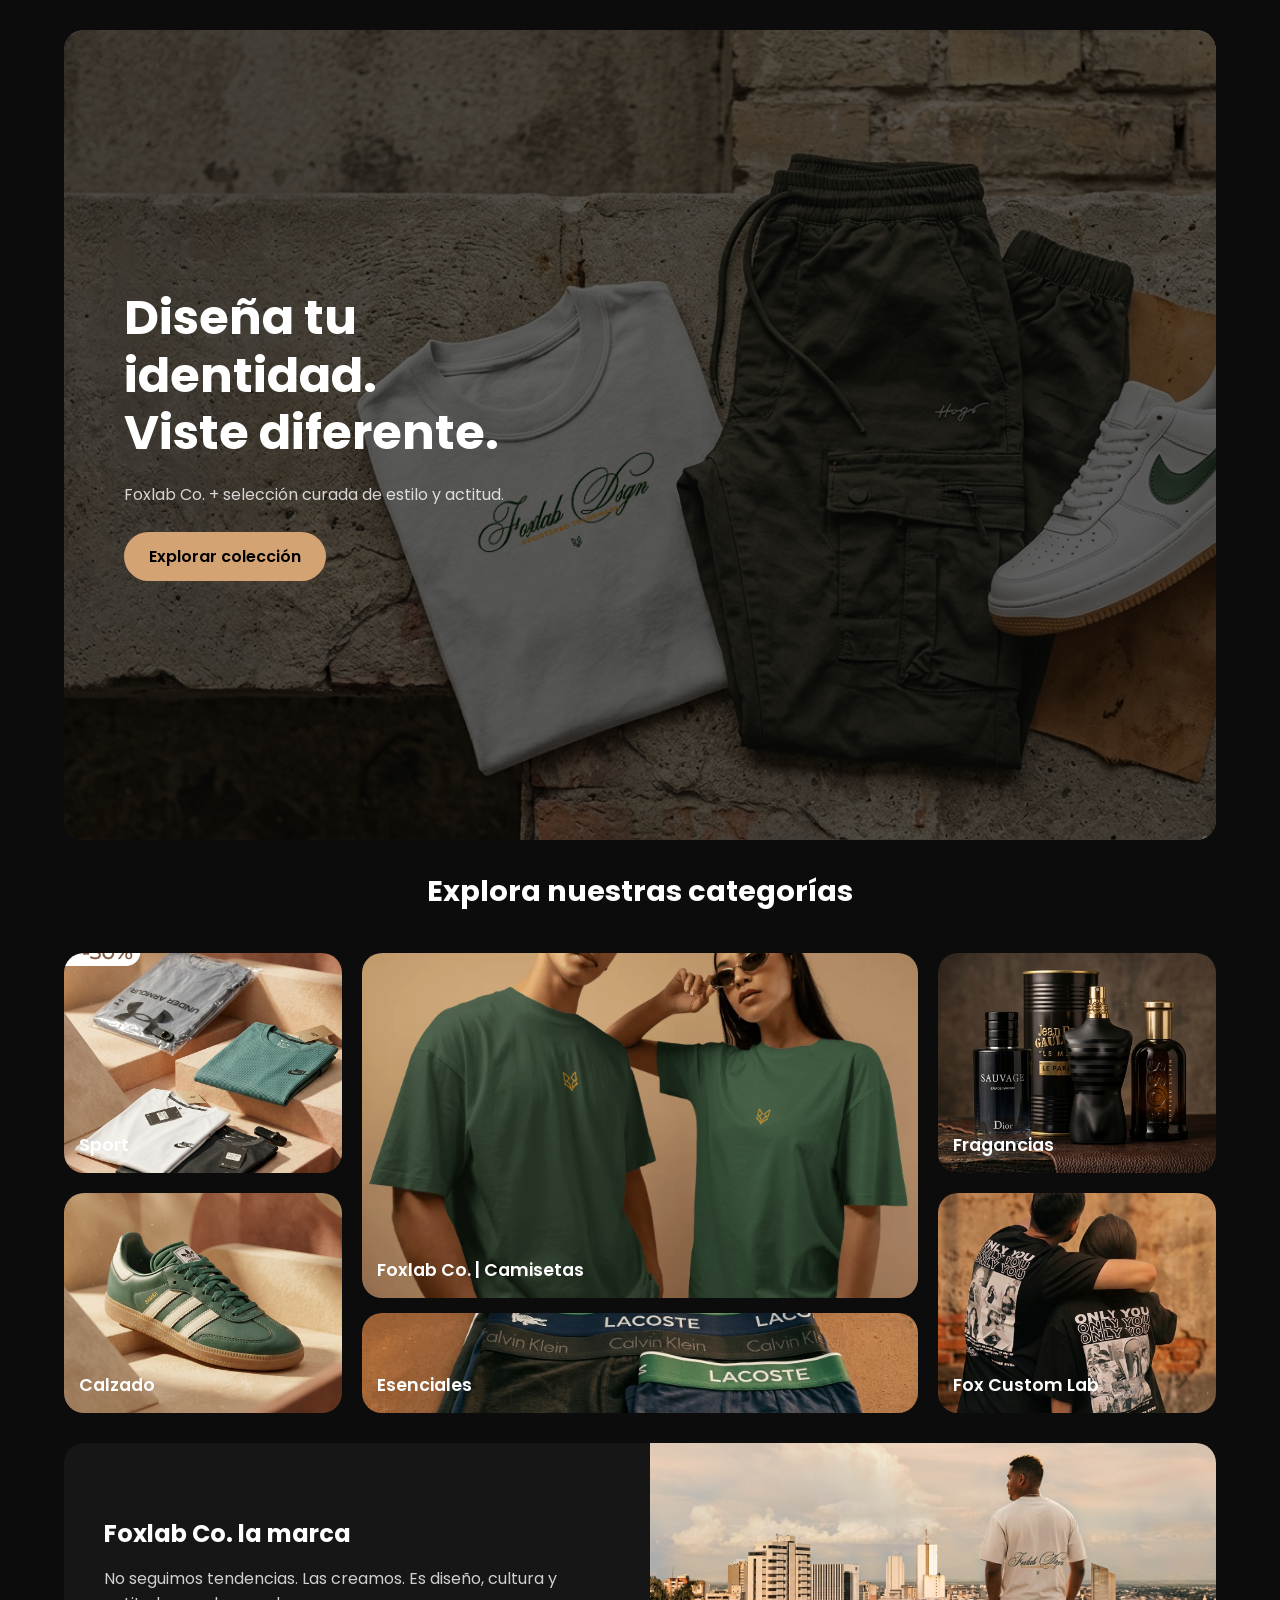
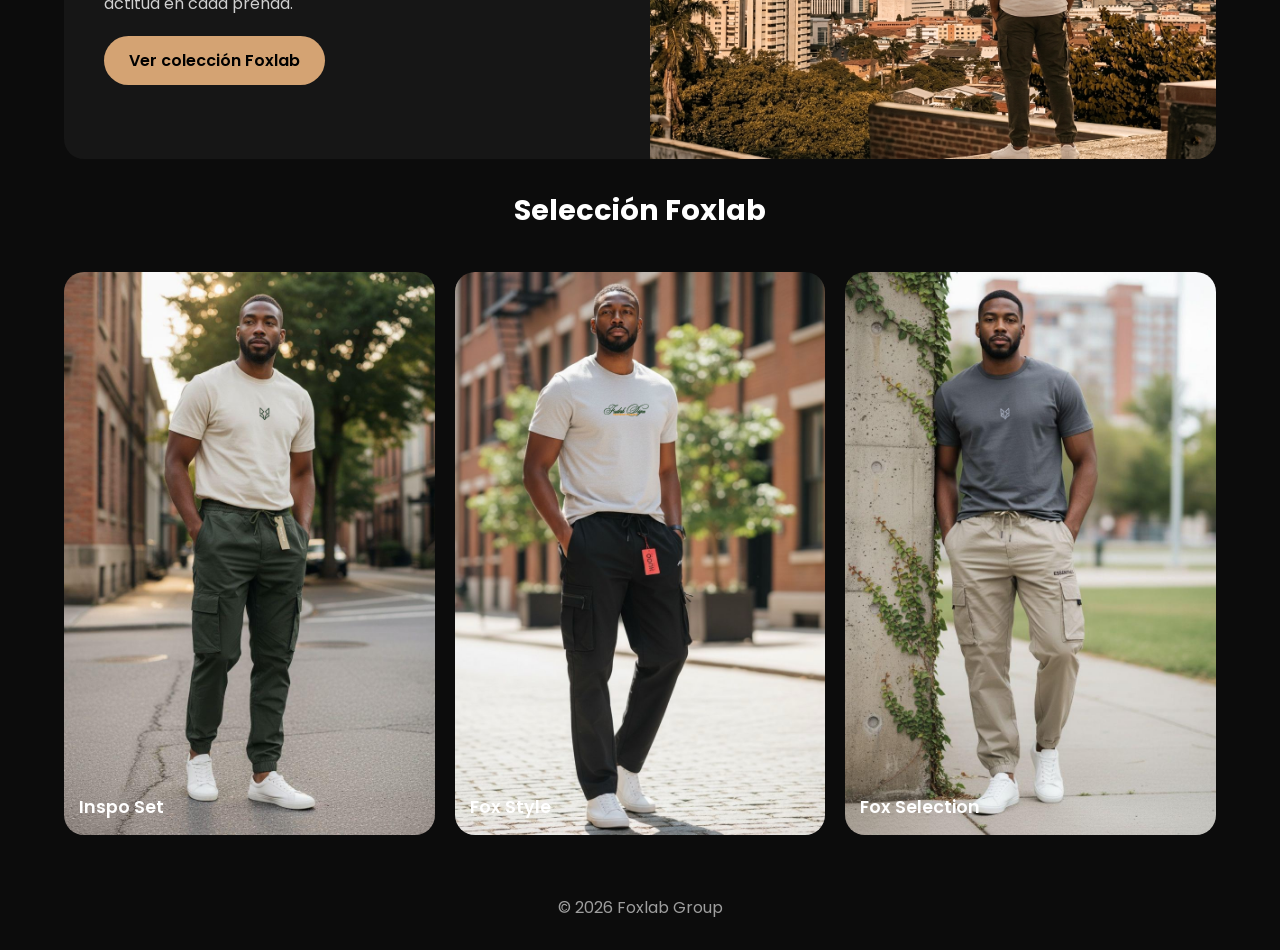
==== commit 3896e833: "Actualizar index.html" ====
--- a/index.html
+++ b/index.html
@@ -31,7 +31,7 @@
 
       <a href="catalogo.html?categoria=fox" class="card big">
         <img src="assets/foxlab.png">
-        <span>Foxlab Co.</span>
+        <span>Foxlab Co. | Camisetas</span>
       </a>
       
       <a href="calzado.html" class="card small">
